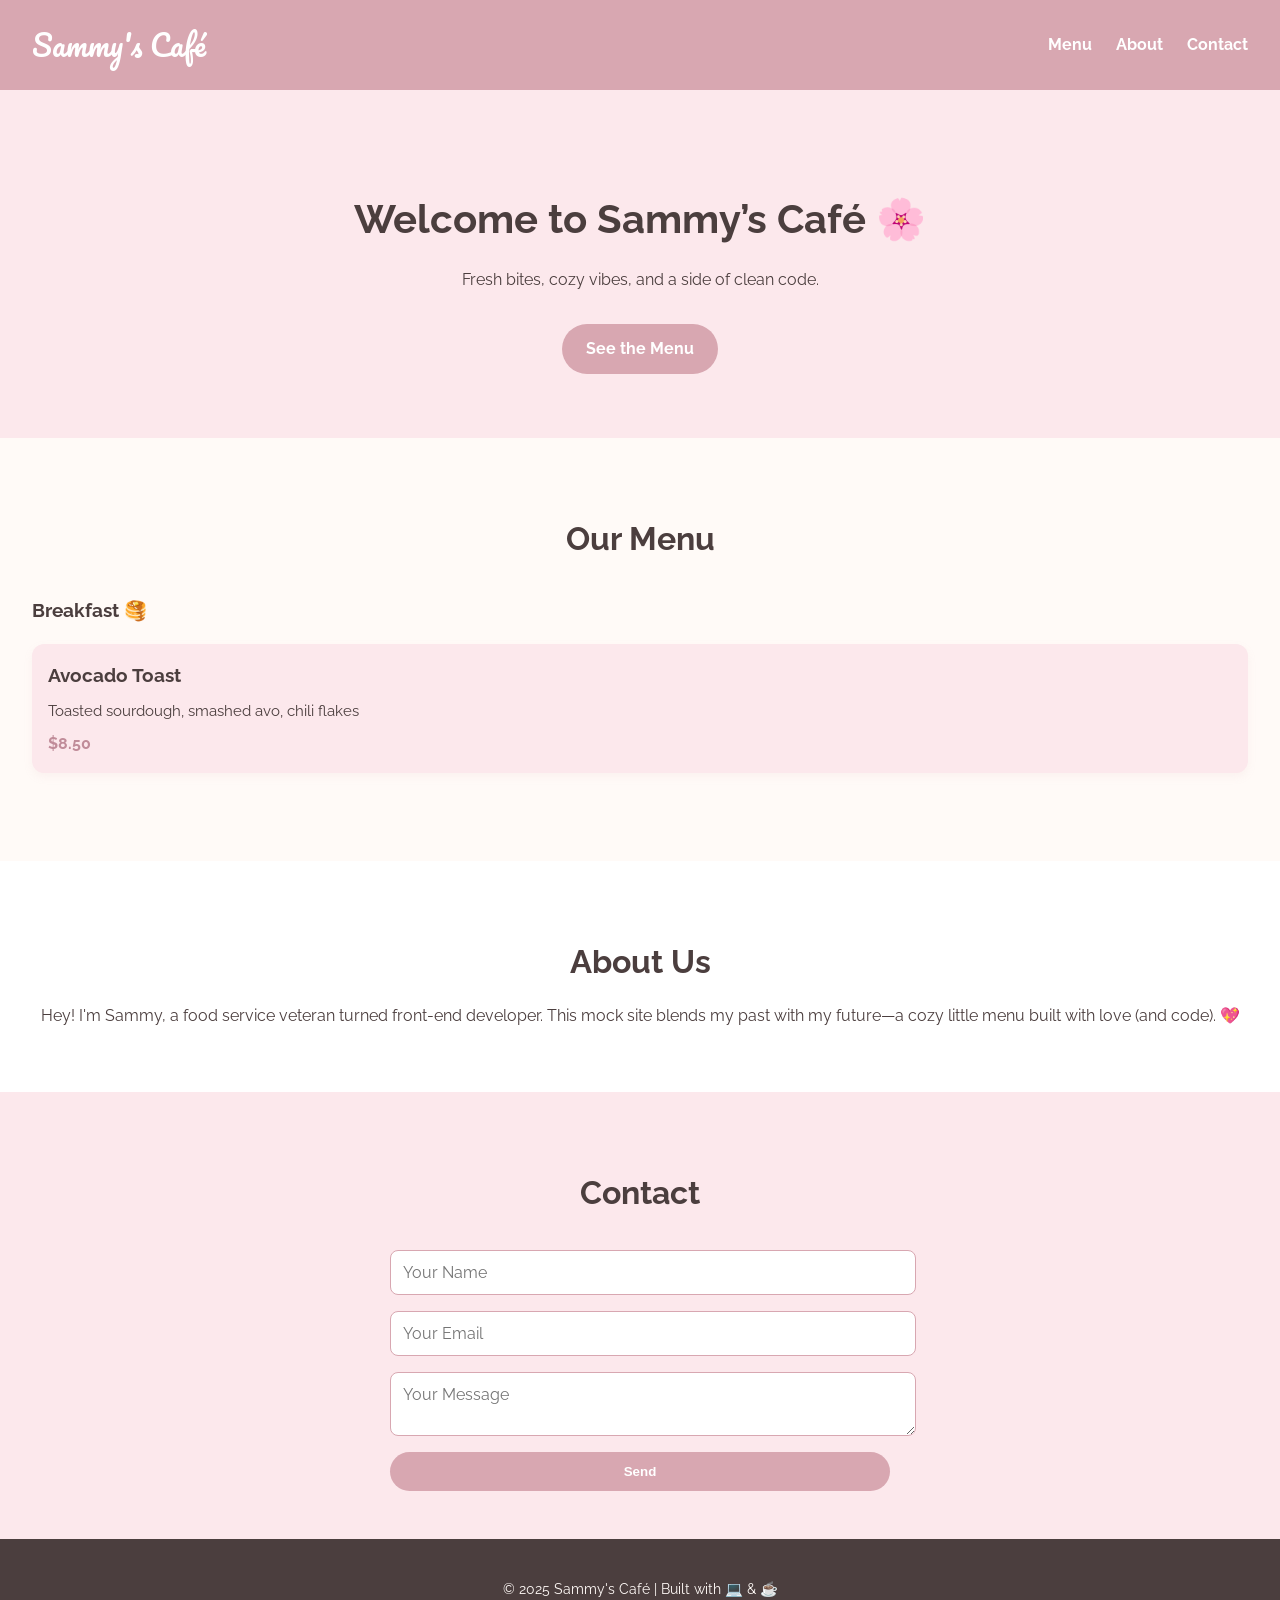
==== index.html @ 19d9f44b "Add files via upload" ====
<!DOCTYPE html>
<html lang="en">
<head>
  <meta charset="UTF-8" />
  <meta name="viewport" content="width=device-width, initial-scale=1.0" />
  <title>Sammy's Café</title>
  <link rel="stylesheet" href="styles.css" />
  <link href="https://fonts.googleapis.com/css2?family=Raleway:wght@400;700&family=Pacifico&display=swap" rel="stylesheet">
</head>
<body>
  <header>
    <div class="logo">Sammy's Café</div>
    <nav>
      <ul>
        <li><a href="#menu">Menu</a></li>
        <li><a href="#about">About</a></li>
        <li><a href="#contact">Contact</a></li>
      </ul>
    </nav>
  </header>

  <section class="hero">
    <h1>Welcome to Sammy’s Café 🌸</h1>
    <p>Fresh bites, cozy vibes, and a side of clean code.</p>
    <a href="#menu" class="cta-btn">See the Menu</a>
  </section>

  <section id="menu">
    <h2>Our Menu</h2>
    <div class="menu-category">
      <h3>Breakfast 🥞</h3>
      <div class="menu-items">
        <div class="menu-item">
          <h4>Avocado Toast</h4>
          <p>Toasted sourdough, smashed avo, chili flakes</p>
          <span>$8.50</span>
        </div>
      </div>
    </div>
  </section>

  <section id="about">
    <h2>About Us</h2>
    <p>Hey! I'm Sammy, a food service veteran turned front-end developer. This mock site blends my past with my future—a cozy little menu built with love (and code). 💖</p>
  </section>

  <section id="contact">
    <h2>Contact</h2>
    <form>
      <input type="text" placeholder="Your Name" required />
      <input type="email" placeholder="Your Email" required />
      <textarea placeholder="Your Message"></textarea>
      <button type="submit">Send</button>
    </form>
  </section>

  <footer>
    <p>&copy; 2025 Sammy's Café | Built with 💻 & ☕</p>
  </footer>
</body>
</html>
---- styles.css ----
/* ===== Google Fonts ===== */
body {
  font-family: 'Raleway', sans-serif;
  margin: 0;
  padding: 0;
  background-color: #fffaf7;
  color: #4b3e3e;
  line-height: 1.6;
}

header {
  background-color: #d8a7b1;
  padding: 1rem 2rem;
  display: flex;
  justify-content: space-between;
  align-items: center;
  color: #fff;
  position: sticky;
  top: 0;
  z-index: 1000;
}

.logo {
  font-family: 'Pacifico', cursive;
  font-size: 1.8rem;
}

nav ul {
  list-style: none;
  display: flex;
  gap: 1.5rem;
}

nav a {
  text-decoration: none;
  color: #fff;
  font-weight: bold;
}

nav a:hover {
  text-decoration: underline;
}

.hero {
  background-color: #fce8ec;
  text-align: center;
  padding: 4rem 2rem;
}

.hero h1 {
  font-size: 2.5rem;
  margin-bottom: 0.5rem;
}

.cta-btn {
  display: inline-block;
  margin-top: 1rem;
  padding: 0.75rem 1.5rem;
  background-color: #d8a7b1;
  color: #fff;
  border-radius: 30px;
  text-decoration: none;
  font-weight: bold;
  transition: background-color 0.3s;
}

.cta-btn:hover {
  background-color: #c08c99;
}

#menu {
  padding: 3rem 2rem;
  background-color: #fffaf7;
}

#menu h2 {
  text-align: center;
  color: #4b3e3e;
  font-size: 2rem;
  margin-bottom: 2rem;
}

.menu-category {
  margin-bottom: 2.5rem;
}

.menu-items {
  display: grid;
  grid-template-columns: repeat(auto-fit, minmax(250px, 1fr));
  gap: 1.5rem;
}

.menu-item {
  background-color: #fce8ec;
  padding: 1rem;
  border-radius: 12px;
  box-shadow: 0 4px 8px rgba(216, 167, 177, 0.1);
  transition: transform 0.2s;
}

.menu-item:hover {
  transform: scale(1.02);
}

.menu-item h4 {
  margin: 0;
  font-size: 1.2rem;
  color: #4b3e3e;
}

.menu-item p {
  font-size: 0.95rem;
  margin: 0.5rem 0;
}

.menu-item span {
  font-weight: bold;
  color: #c08c99;
}

#about {
  background-color: #fff;
  padding: 3rem 2rem;
  text-align: center;
}

#about h2 {
  font-size: 2rem;
  margin-bottom: 1rem;
  color: #4b3e3e;
}

#contact {
  padding: 3rem 2rem;
  background-color: #fce8ec;
}

#contact h2 {
  text-align: center;
  font-size: 2rem;
  margin-bottom: 2rem;
}

form {
  max-width: 500px;
  margin: 0 auto;
  display: grid;
  gap: 1rem;
}

input, textarea {
  padding: 0.75rem;
  border: 1px solid #d8a7b1;
  border-radius: 8px;
  font-size: 1rem;
  width: 100%;
  font-family: 'Raleway', sans-serif;
}

button {
  padding: 0.75rem;
  background-color: #d8a7b1;
  color: white;
  border: none;
  border-radius: 30px;
  font-weight: bold;
  cursor: pointer;
  transition: background-color 0.3s;
}

button:hover {
  background-color: #c08c99;
}

footer {
  text-align: center;
  padding: 1.5rem 0;
  background-color: #4b3e3e;
  color: #fffaf7;
  font-size: 0.9rem;
}
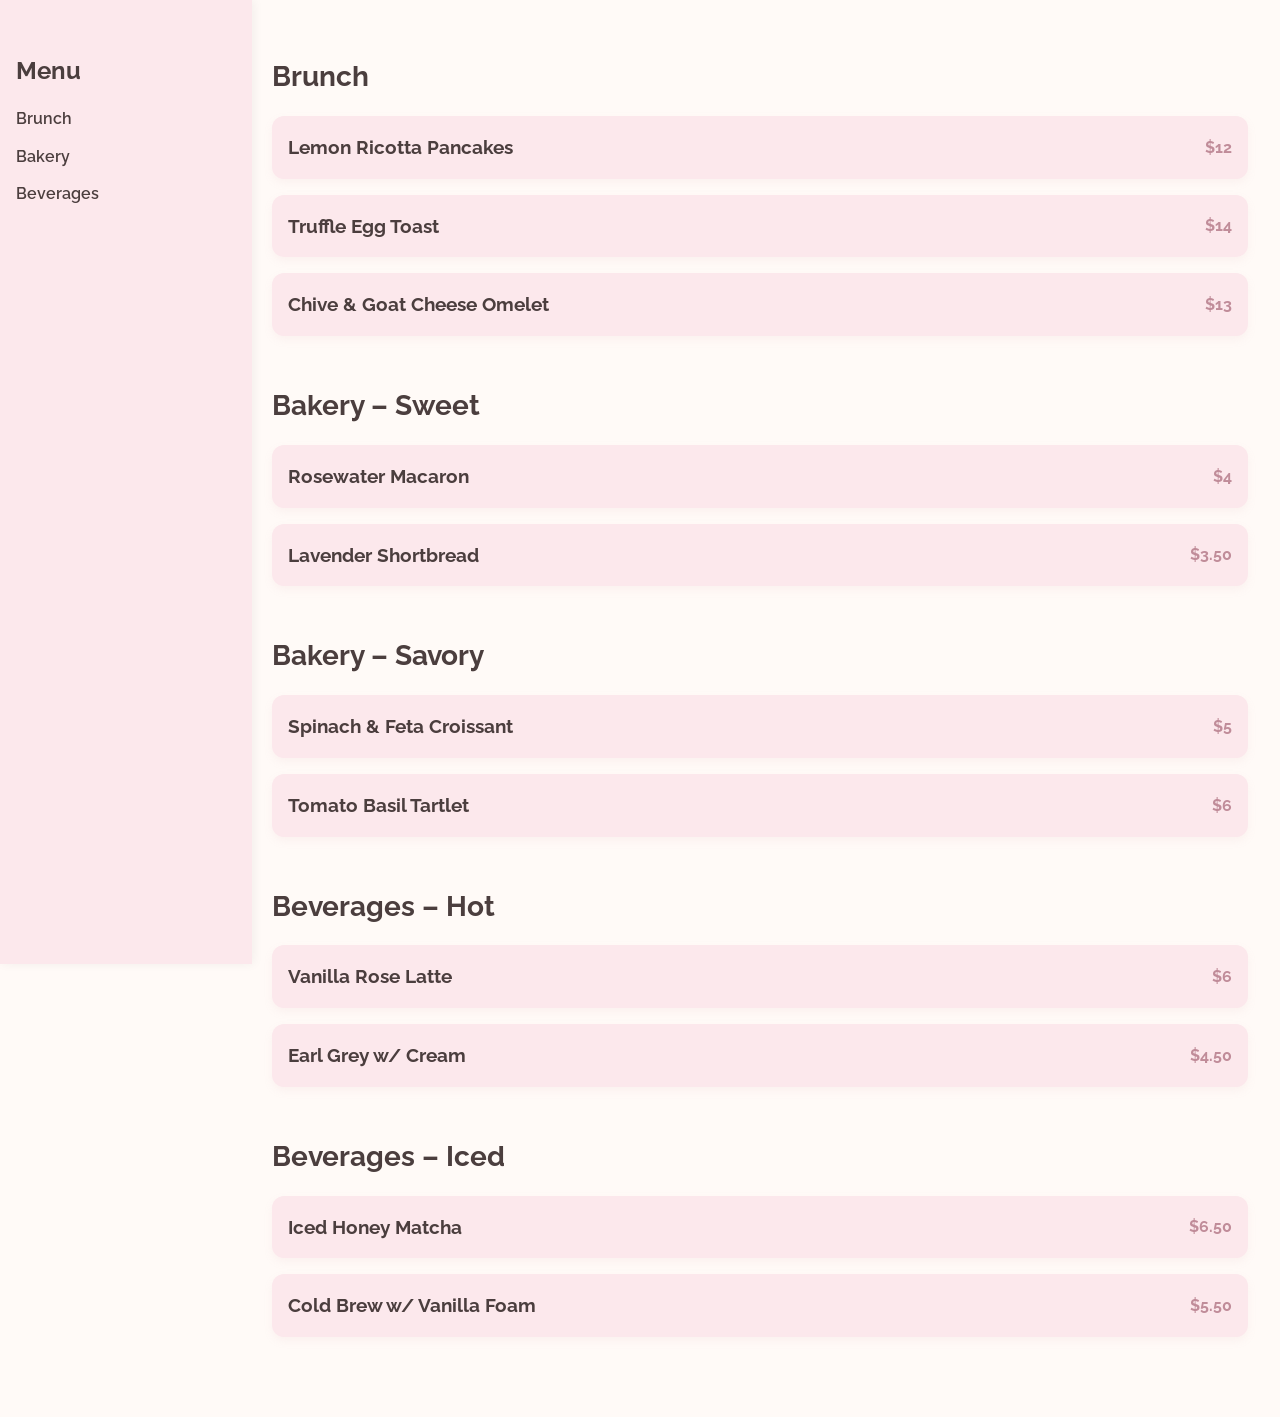
==== commit 6b361172: "Add files via upload" ====
--- a/index.html
+++ b/index.html
@@ -8,54 +8,67 @@
   <link href="https://fonts.googleapis.com/css2?family=Raleway:wght@400;700&family=Pacifico&display=swap" rel="stylesheet">
 </head>
 <body>
-  <header>
-    <div class="logo">Sammy's Café</div>
-    <nav>
-      <ul>
-        <li><a href="#menu">Menu</a></li>
-        <li><a href="#about">About</a></li>
-        <li><a href="#contact">Contact</a></li>
-      </ul>
-    </nav>
-  </header>
+  <aside class="sidebar">
+    <h2>Menu</h2>
+    <ul class="menu-list">
+      <li><a href="#brunch">Brunch</a></li>
+      <li class="has-submenu">
+        <a href="#bakery">Bakery</a>
+        <ul class="submenu">
+          <li><a href="#sweet">Sweet</a></li>
+          <li><a href="#savory">Savory</a></li>
+        </ul>
+      </li>
+      <li class="has-submenu">
+        <a href="#beverages">Beverages</a>
+        <ul class="submenu">
+          <li><a href="#hot">Hot</a></li>
+          <li><a href="#iced">Iced</a></li>
+        </ul>
+      </li>
+    </ul>
+  </aside>
 
-  <section class="hero">
-    <h1>Welcome to Sammy’s Café 🌸</h1>
-    <p>Fresh bites, cozy vibes, and a side of clean code.</p>
-    <a href="#menu" class="cta-btn">See the Menu</a>
-  </section>
+  <main class="content">
+    <section id="brunch">
+      <h2>Brunch</h2>
+      <div class="menu-item"><h4>Lemon Ricotta Pancakes</h4><span>$12</span></div>
+      <div class="menu-item"><h4>Truffle Egg Toast</h4><span>$14</span></div>
+      <div class="menu-item"><h4>Chive & Goat Cheese Omelet</h4><span>$13</span></div>
+    </section>
 
-  <section id="menu">
-    <h2>Our Menu</h2>
-    <div class="menu-category">
-      <h3>Breakfast 🥞</h3>
-      <div class="menu-items">
-        <div class="menu-item">
-          <h4>Avocado Toast</h4>
-          <p>Toasted sourdough, smashed avo, chili flakes</p>
-          <span>$8.50</span>
-        </div>
-      </div>
-    </div>
-  </section>
+    <section id="sweet">
+      <h2>Bakery – Sweet</h2>
+      <div class="menu-item"><h4>Rosewater Macaron</h4><span>$4</span></div>
+      <div class="menu-item"><h4>Lavender Shortbread</h4><span>$3.50</span></div>
+    </section>
 
-  <section id="about">
-    <h2>About Us</h2>
-    <p>Hey! I'm Sammy, a food service veteran turned front-end developer. This mock site blends my past with my future—a cozy little menu built with love (and code). 💖</p>
-  </section>
+    <section id="savory">
+      <h2>Bakery – Savory</h2>
+      <div class="menu-item"><h4>Spinach & Feta Croissant</h4><span>$5</span></div>
+      <div class="menu-item"><h4>Tomato Basil Tartlet</h4><span>$6</span></div>
+    </section>
 
-  <section id="contact">
-    <h2>Contact</h2>
-    <form>
-      <input type="text" placeholder="Your Name" required />
-      <input type="email" placeholder="Your Email" required />
-      <textarea placeholder="Your Message"></textarea>
-      <button type="submit">Send</button>
-    </form>
-  </section>
+    <section id="hot">
+      <h2>Beverages – Hot</h2>
+      <div class="menu-item"><h4>Vanilla Rose Latte</h4><span>$6</span></div>
+      <div class="menu-item"><h4>Earl Grey w/ Cream</h4><span>$4.50</span></div>
+    </section>
 
-  <footer>
-    <p>&copy; 2025 Sammy's Café | Built with 💻 & ☕</p>
-  </footer>
+    <section id="iced">
+      <h2>Beverages – Iced</h2>
+      <div class="menu-item"><h4>Iced Honey Matcha</h4><span>$6.50</span></div>
+      <div class="menu-item"><h4>Cold Brew w/ Vanilla Foam</h4><span>$5.50</span></div>
+    </section>
+  </main>
+
+  <script>
+    document.querySelectorAll('.has-submenu > a').forEach(link => {
+      link.addEventListener('click', function(e) {
+        e.preventDefault();
+        this.parentElement.classList.toggle('active');
+      });
+    });
+  </script>
 </body>
 </html>
--- a/styles.css
+++ b/styles.css
@@ -1,181 +1,91 @@
-/* ===== Google Fonts ===== */
+
 body {
   font-family: 'Raleway', sans-serif;
   margin: 0;
-  padding: 0;
   background-color: #fffaf7;
   color: #4b3e3e;
   line-height: 1.6;
 }
 
-header {
-  background-color: #d8a7b1;
-  padding: 1rem 2rem;
-  display: flex;
-  justify-content: space-between;
-  align-items: center;
-  color: #fff;
-  position: sticky;
+.sidebar {
+  width: 220px;
+  background-color: #fce8ec;
+  padding: 2rem 1rem;
+  position: fixed;
   top: 0;
-  z-index: 1000;
+  left: 0;
+  height: 100vh;
+  box-shadow: 2px 0 10px rgba(0, 0, 0, 0.05);
 }
 
-.logo {
-  font-family: 'Pacifico', cursive;
-  font-size: 1.8rem;
+.sidebar h2 {
+  font-size: 1.5rem;
+  margin-bottom: 1rem;
+  color: #4b3e3e;
 }
 
-nav ul {
+.menu-list {
   list-style: none;
-  display: flex;
-  gap: 1.5rem;
+  padding-left: 0;
 }
 
-nav a {
-  text-decoration: none;
-  color: #fff;
-  font-weight: bold;
+.menu-list li {
+  margin-bottom: 0.75rem;
 }
 
-nav a:hover {
-  text-decoration: underline;
+.menu-list a {
+  text-decoration: none;
+  color: #4b3e3e;
+  font-weight: 600;
+  display: block;
+  transition: color 0.2s;
 }
 
-.hero {
-  background-color: #fce8ec;
-  text-align: center;
-  padding: 4rem 2rem;
+.menu-list a:hover {
+  color: #d8a7b1;
 }
 
-.hero h1 {
-  font-size: 2.5rem;
-  margin-bottom: 0.5rem;
+.has-submenu > .submenu {
+  display: none;
+  margin-top: 0.5rem;
+  margin-left: 1rem;
 }
 
-.cta-btn {
-  display: inline-block;
-  margin-top: 1rem;
-  padding: 0.75rem 1.5rem;
-  background-color: #d8a7b1;
-  color: #fff;
-  border-radius: 30px;
-  text-decoration: none;
-  font-weight: bold;
-  transition: background-color 0.3s;
+.has-submenu.active .submenu {
+  display: block;
 }
 
-.cta-btn:hover {
-  background-color: #c08c99;
+.content {
+  margin-left: 240px;
+  padding: 2rem;
 }
 
-#menu {
-  padding: 3rem 2rem;
-  background-color: #fffaf7;
+section {
+  margin-bottom: 3rem;
 }
 
-#menu h2 {
-  text-align: center;
-  color: #4b3e3e;
-  font-size: 2rem;
-  margin-bottom: 2rem;
-}
-
-.menu-category {
-  margin-bottom: 2.5rem;
-}
-
-.menu-items {
-  display: grid;
-  grid-template-columns: repeat(auto-fit, minmax(250px, 1fr));
-  gap: 1.5rem;
+h2 {
+  font-size: 1.75rem;
+  margin-bottom: 1rem;
 }
 
 .menu-item {
   background-color: #fce8ec;
   padding: 1rem;
   border-radius: 12px;
+  margin-bottom: 1rem;
   box-shadow: 0 4px 8px rgba(216, 167, 177, 0.1);
-  transition: transform 0.2s;
-}
-
-.menu-item:hover {
-  transform: scale(1.02);
+  display: flex;
+  justify-content: space-between;
+  align-items: center;
 }
 
 .menu-item h4 {
   margin: 0;
   font-size: 1.2rem;
-  color: #4b3e3e;
-}
-
-.menu-item p {
-  font-size: 0.95rem;
-  margin: 0.5rem 0;
 }
 
 .menu-item span {
   font-weight: bold;
   color: #c08c99;
 }
-
-#about {
-  background-color: #fff;
-  padding: 3rem 2rem;
-  text-align: center;
-}
-
-#about h2 {
-  font-size: 2rem;
-  margin-bottom: 1rem;
-  color: #4b3e3e;
-}
-
-#contact {
-  padding: 3rem 2rem;
-  background-color: #fce8ec;
-}
-
-#contact h2 {
-  text-align: center;
-  font-size: 2rem;
-  margin-bottom: 2rem;
-}
-
-form {
-  max-width: 500px;
-  margin: 0 auto;
-  display: grid;
-  gap: 1rem;
-}
-
-input, textarea {
-  padding: 0.75rem;
-  border: 1px solid #d8a7b1;
-  border-radius: 8px;
-  font-size: 1rem;
-  width: 100%;
-  font-family: 'Raleway', sans-serif;
-}
-
-button {
-  padding: 0.75rem;
-  background-color: #d8a7b1;
-  color: white;
-  border: none;
-  border-radius: 30px;
-  font-weight: bold;
-  cursor: pointer;
-  transition: background-color 0.3s;
-}
-
-button:hover {
-  background-color: #c08c99;
-}
-
-footer {
-  text-align: center;
-  padding: 1.5rem 0;
-  background-color: #4b3e3e;
-  color: #fffaf7;
-  font-size: 0.9rem;
-}
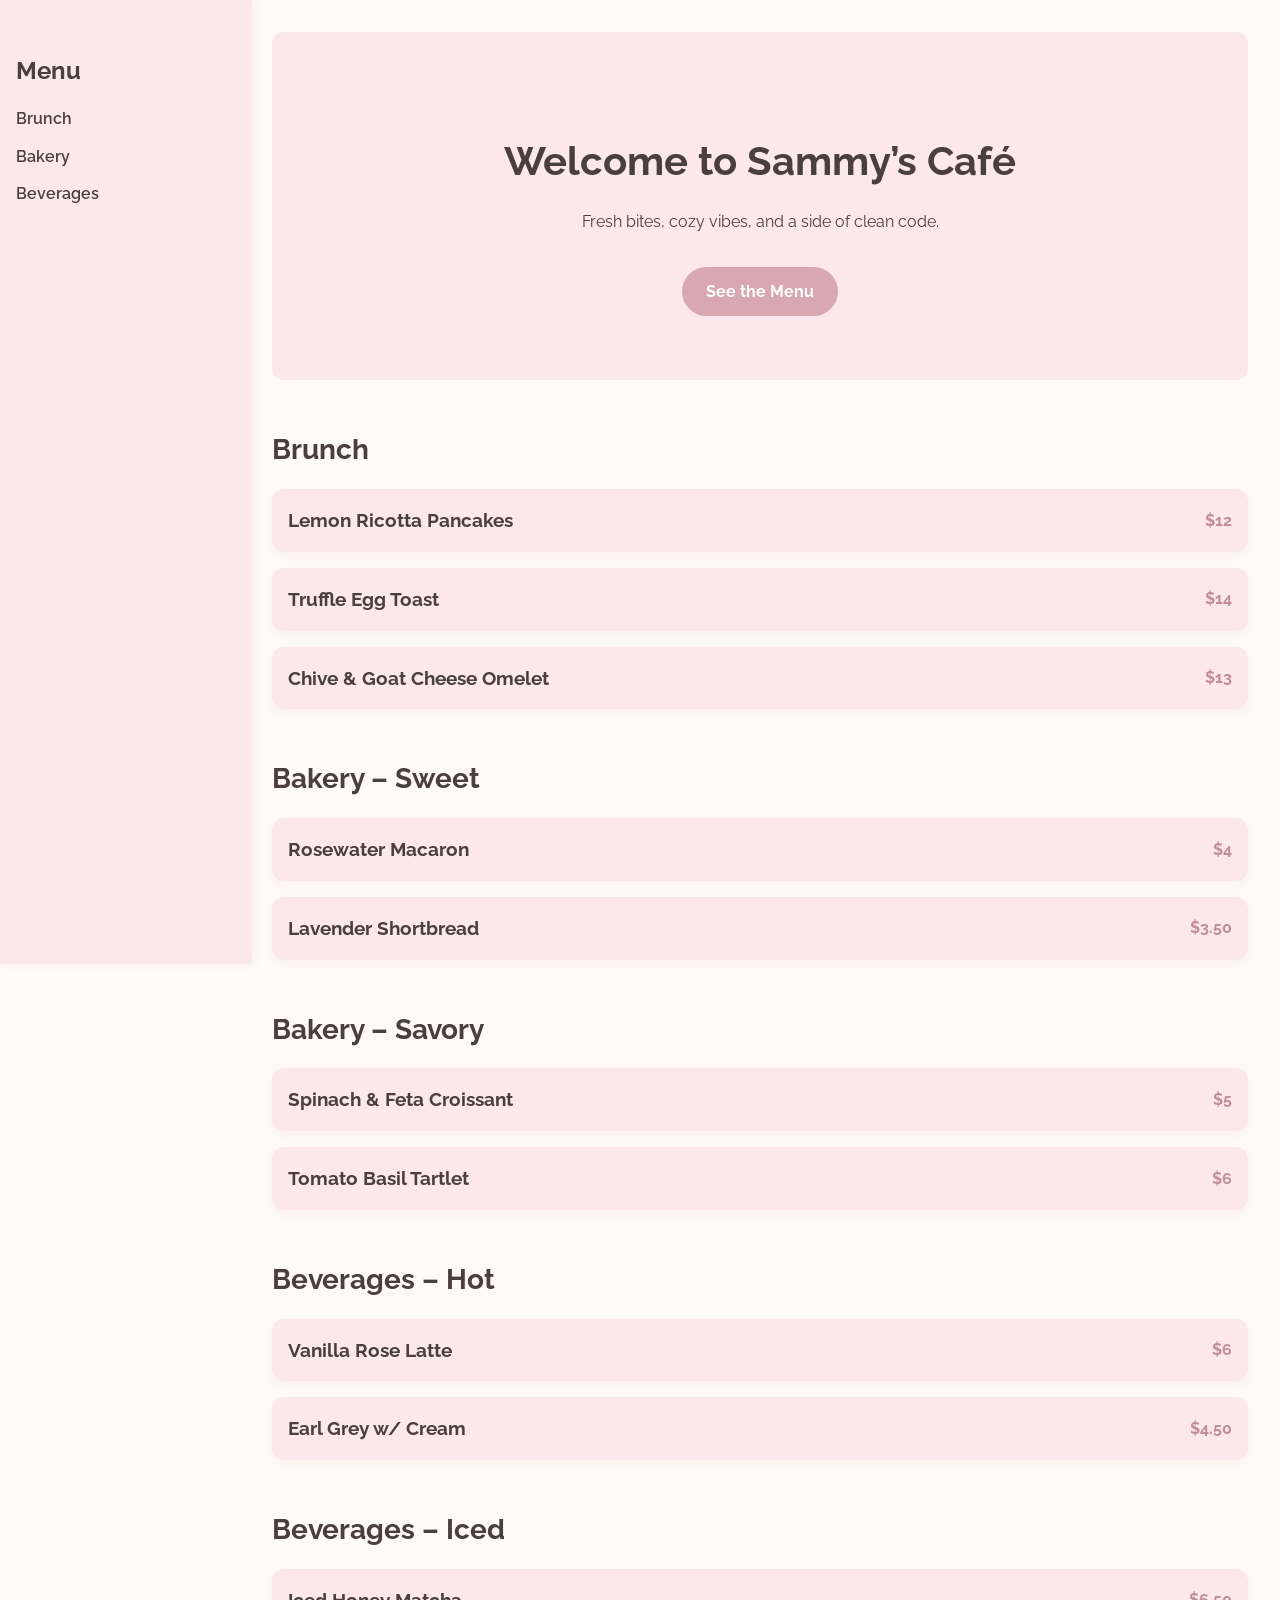
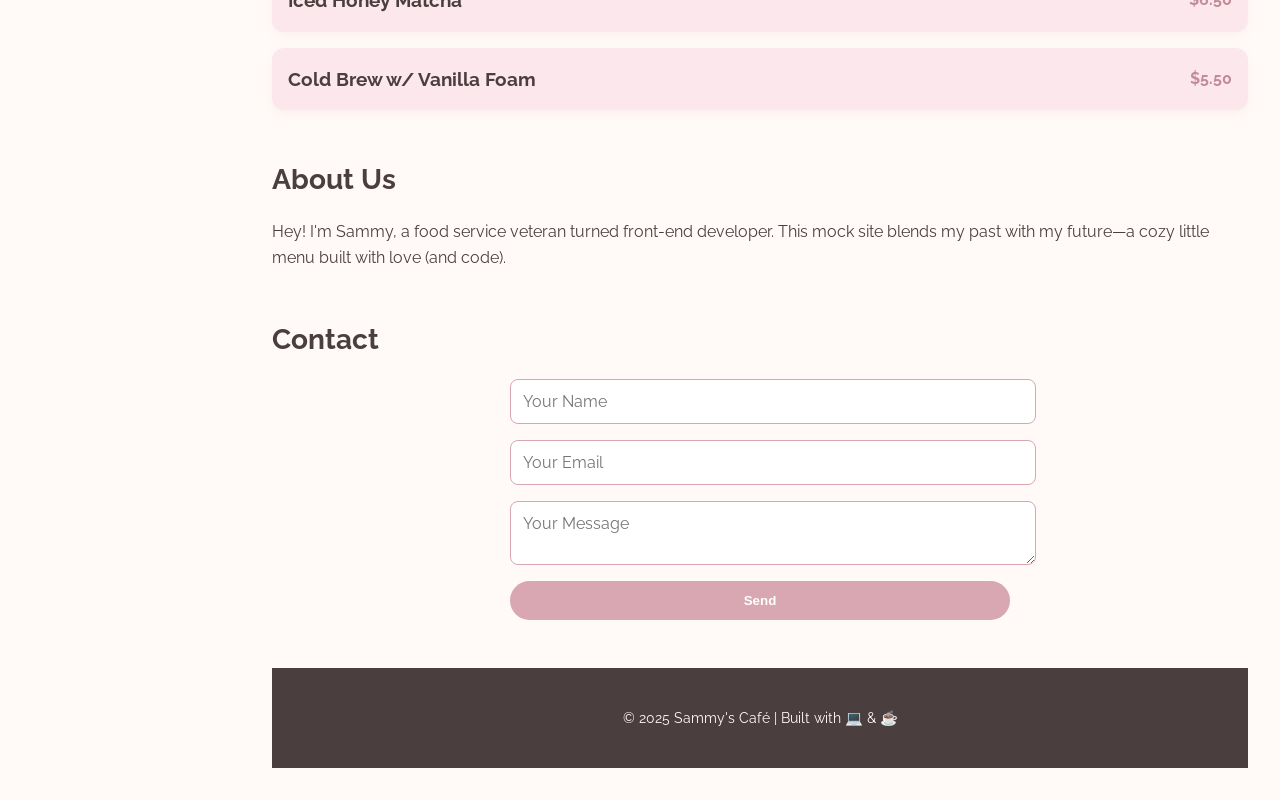
==== commit cb3dad54: "Rename Sammy_Cafe_Combined.html to index.html" ====
--- a/index.html
+++ b/index.html
@@ -4,8 +4,167 @@
   <meta charset="UTF-8" />
   <meta name="viewport" content="width=device-width, initial-scale=1.0" />
   <title>Sammy's Café</title>
-  <link rel="stylesheet" href="styles.css" />
-  <link href="https://fonts.googleapis.com/css2?family=Raleway:wght@400;700&family=Pacifico&display=swap" rel="stylesheet">
+  <style>
+    @import url('https://fonts.googleapis.com/css2?family=Raleway:wght@400;700&family=Pacifico&display=swap');
+
+    body {
+      font-family: 'Raleway', sans-serif;
+      margin: 0;
+      background-color: #fffaf7;
+      color: #4b3e3e;
+      line-height: 1.6;
+    }
+
+    .sidebar {
+      width: 220px;
+      background-color: #fce8ec;
+      padding: 2rem 1rem;
+      position: fixed;
+      top: 0;
+      left: 0;
+      height: 100vh;
+      box-shadow: 2px 0 10px rgba(0, 0, 0, 0.05);
+    }
+
+    .sidebar h2 {
+      font-size: 1.5rem;
+      margin-bottom: 1rem;
+      color: #4b3e3e;
+    }
+
+    .menu-list {
+      list-style: none;
+      padding-left: 0;
+    }
+
+    .menu-list li {
+      margin-bottom: 0.75rem;
+    }
+
+    .menu-list a {
+      text-decoration: none;
+      color: #4b3e3e;
+      font-weight: 600;
+      display: block;
+      transition: color 0.2s;
+    }
+
+    .menu-list a:hover {
+      color: #d8a7b1;
+    }
+
+    .has-submenu > .submenu {
+      display: none;
+      margin-top: 0.5rem;
+      margin-left: 1rem;
+    }
+
+    .has-submenu.active .submenu {
+      display: block;
+    }
+
+    .content {
+      margin-left: 240px;
+      padding: 2rem;
+    }
+
+    .hero {
+      background-color: #fce8ec;
+      text-align: center;
+      padding: 4rem 2rem;
+      border-radius: 12px;
+    }
+
+    .hero h1 {
+      font-size: 2.5rem;
+      margin-bottom: 0.5rem;
+    }
+
+    .cta-btn {
+      display: inline-block;
+      margin-top: 1rem;
+      padding: 0.75rem 1.5rem;
+      background-color: #d8a7b1;
+      color: #fff;
+      border-radius: 30px;
+      text-decoration: none;
+      font-weight: bold;
+      transition: background-color 0.3s;
+    }
+
+    .cta-btn:hover {
+      background-color: #c08c99;
+    }
+
+    section {
+      margin-bottom: 3rem;
+    }
+
+    h2 {
+      font-size: 1.75rem;
+      margin-bottom: 1rem;
+    }
+
+    .menu-item {
+      background-color: #fce8ec;
+      padding: 1rem;
+      border-radius: 12px;
+      margin-bottom: 1rem;
+      box-shadow: 0 4px 8px rgba(216, 167, 177, 0.1);
+      display: flex;
+      justify-content: space-between;
+      align-items: center;
+    }
+
+    .menu-item h4 {
+      margin: 0;
+      font-size: 1.2rem;
+    }
+
+    .menu-item span {
+      font-weight: bold;
+      color: #c08c99;
+    }
+
+    form {
+      max-width: 500px;
+      margin: 0 auto;
+      display: grid;
+      gap: 1rem;
+    }
+
+    input, textarea {
+      padding: 0.75rem;
+      border: 1px solid #d8a7b1;
+      border-radius: 8px;
+      font-size: 1rem;
+      width: 100%;
+      font-family: 'Raleway', sans-serif;
+    }
+
+    button {
+      padding: 0.75rem;
+      background-color: #d8a7b1;
+      color: white;
+      border: none;
+      border-radius: 30px;
+      font-weight: bold;
+      cursor: pointer;
+      transition: background-color 0.3s;
+    }
+
+    button:hover {
+      background-color: #c08c99;
+    }
+
+    footer {
+      text-align: center;
+      padding: 1.5rem 0;
+      background-color: #4b3e3e;
+      color: #fffaf7;
+      font-size: 0.9rem;
+    }
+  </style>
 </head>
 <body>
   <aside class="sidebar">
@@ -30,6 +189,12 @@
   </aside>
 
   <main class="content">
+    <section class="hero">
+      <h1>Welcome to Sammy’s Café</h1>
+      <p>Fresh bites, cozy vibes, and a side of clean code.</p>
+      <a href="#brunch" class="cta-btn">See the Menu</a>
+    </section>
+
     <section id="brunch">
       <h2>Brunch</h2>
       <div class="menu-item"><h4>Lemon Ricotta Pancakes</h4><span>$12</span></div>
@@ -60,6 +225,25 @@
       <div class="menu-item"><h4>Iced Honey Matcha</h4><span>$6.50</span></div>
       <div class="menu-item"><h4>Cold Brew w/ Vanilla Foam</h4><span>$5.50</span></div>
     </section>
+
+    <section id="about">
+      <h2>About Us</h2>
+      <p>Hey! I'm Sammy, a food service veteran turned front-end developer. This mock site blends my past with my future—a cozy little menu built with love (and code).</p>
+    </section>
+
+    <section id="contact">
+      <h2>Contact</h2>
+      <form>
+        <input type="text" placeholder="Your Name" required />
+        <input type="email" placeholder="Your Email" required />
+        <textarea placeholder="Your Message"></textarea>
+        <button type="submit">Send</button>
+      </form>
+    </section>
+
+    <footer>
+      <p>&copy; 2025 Sammy's Café | Built with 💻 & ☕</p>
+    </footer>
   </main>
 
   <script>
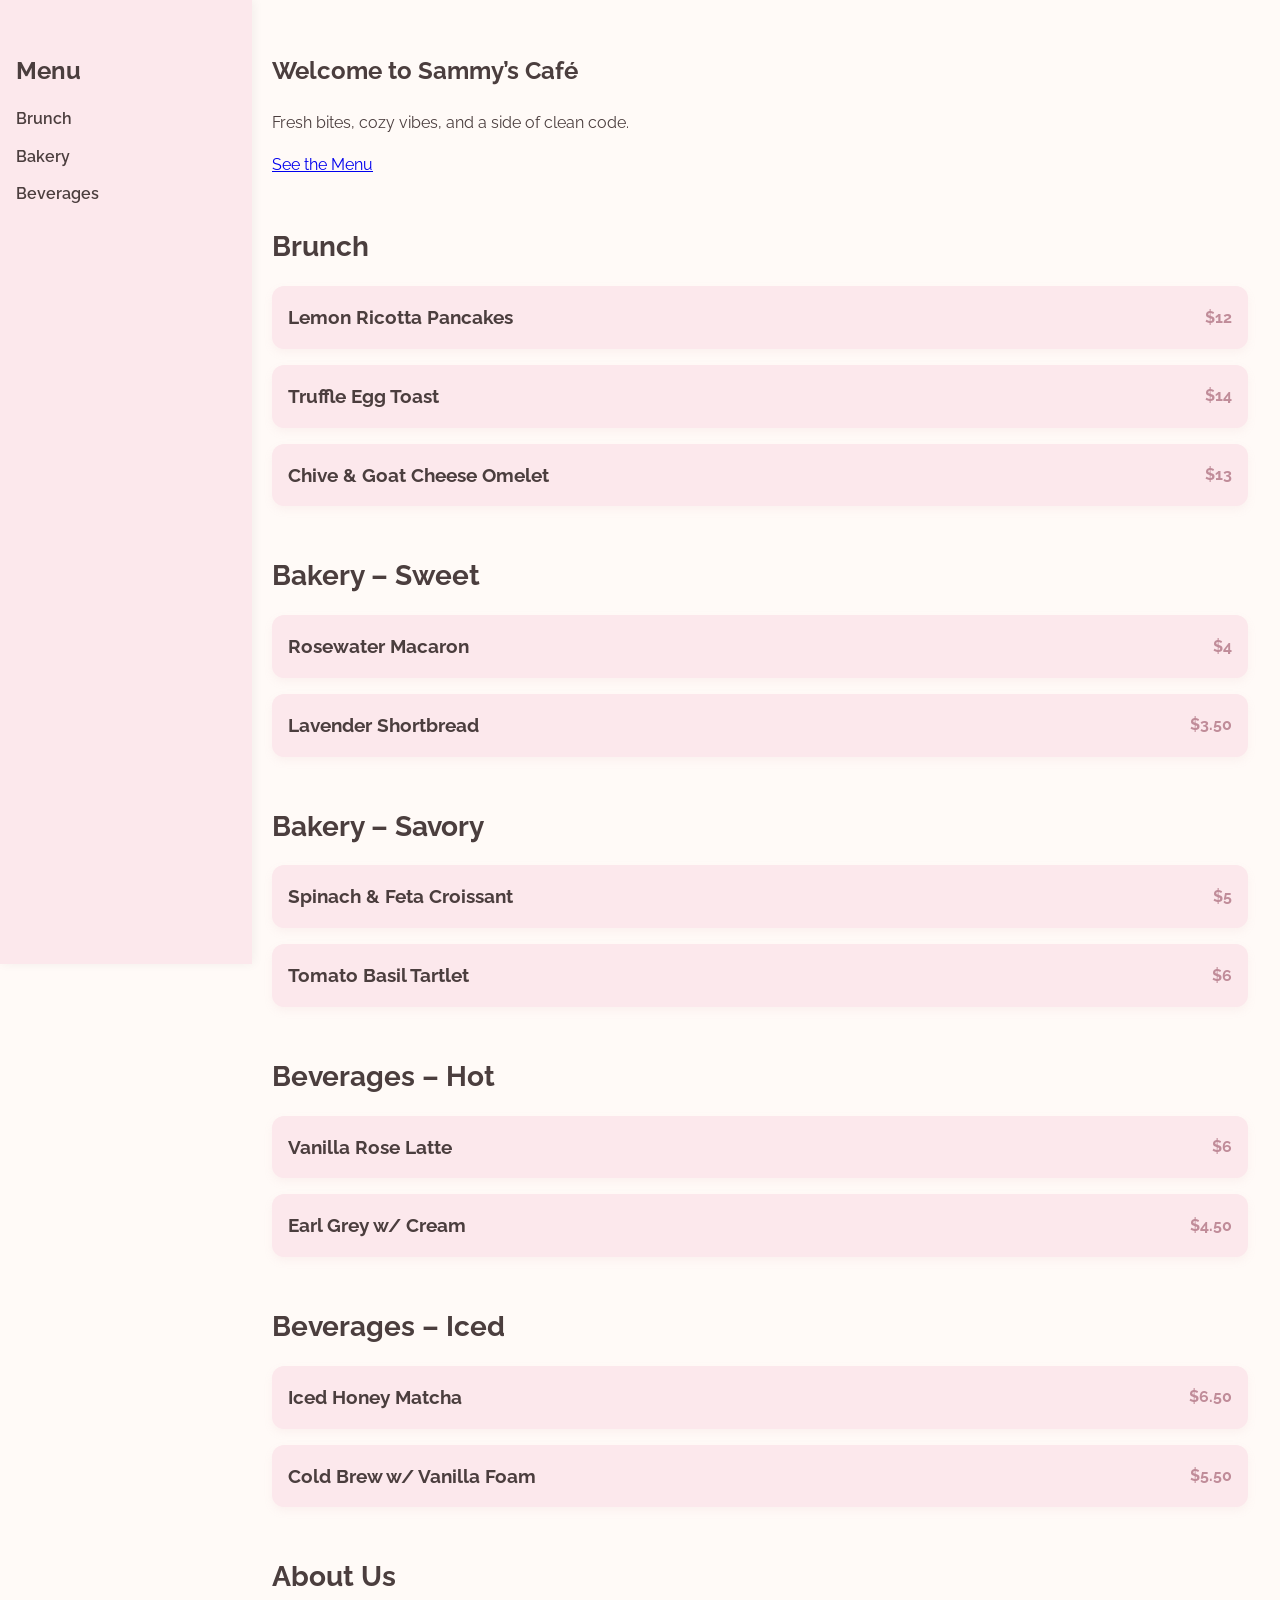
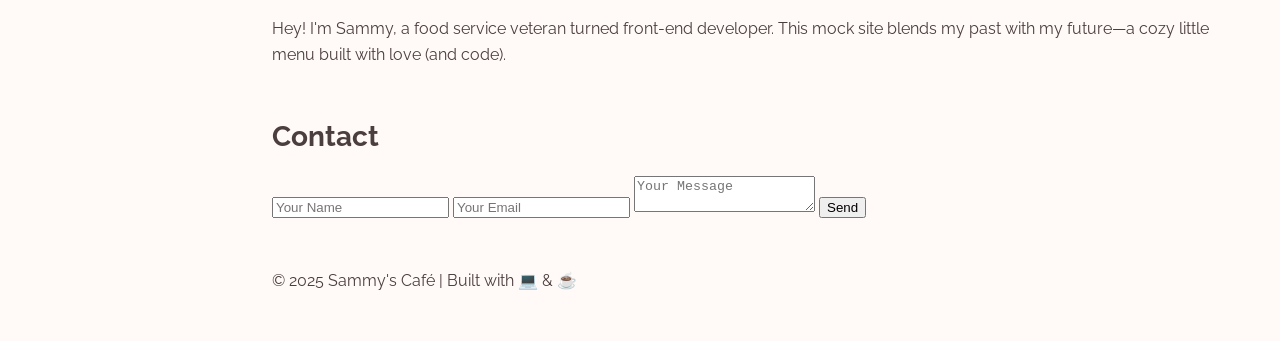
==== commit ba3b20dc: "Update index.html linked stylesheet" ====
--- a/index.html
+++ b/index.html
@@ -4,167 +4,8 @@
   <meta charset="UTF-8" />
   <meta name="viewport" content="width=device-width, initial-scale=1.0" />
   <title>Sammy's Café</title>
-  <style>
-    @import url('https://fonts.googleapis.com/css2?family=Raleway:wght@400;700&family=Pacifico&display=swap');
-
-    body {
-      font-family: 'Raleway', sans-serif;
-      margin: 0;
-      background-color: #fffaf7;
-      color: #4b3e3e;
-      line-height: 1.6;
-    }
-
-    .sidebar {
-      width: 220px;
-      background-color: #fce8ec;
-      padding: 2rem 1rem;
-      position: fixed;
-      top: 0;
-      left: 0;
-      height: 100vh;
-      box-shadow: 2px 0 10px rgba(0, 0, 0, 0.05);
-    }
-
-    .sidebar h2 {
-      font-size: 1.5rem;
-      margin-bottom: 1rem;
-      color: #4b3e3e;
-    }
-
-    .menu-list {
-      list-style: none;
-      padding-left: 0;
-    }
-
-    .menu-list li {
-      margin-bottom: 0.75rem;
-    }
-
-    .menu-list a {
-      text-decoration: none;
-      color: #4b3e3e;
-      font-weight: 600;
-      display: block;
-      transition: color 0.2s;
-    }
-
-    .menu-list a:hover {
-      color: #d8a7b1;
-    }
-
-    .has-submenu > .submenu {
-      display: none;
-      margin-top: 0.5rem;
-      margin-left: 1rem;
-    }
-
-    .has-submenu.active .submenu {
-      display: block;
-    }
-
-    .content {
-      margin-left: 240px;
-      padding: 2rem;
-    }
-
-    .hero {
-      background-color: #fce8ec;
-      text-align: center;
-      padding: 4rem 2rem;
-      border-radius: 12px;
-    }
-
-    .hero h1 {
-      font-size: 2.5rem;
-      margin-bottom: 0.5rem;
-    }
-
-    .cta-btn {
-      display: inline-block;
-      margin-top: 1rem;
-      padding: 0.75rem 1.5rem;
-      background-color: #d8a7b1;
-      color: #fff;
-      border-radius: 30px;
-      text-decoration: none;
-      font-weight: bold;
-      transition: background-color 0.3s;
-    }
-
-    .cta-btn:hover {
-      background-color: #c08c99;
-    }
-
-    section {
-      margin-bottom: 3rem;
-    }
-
-    h2 {
-      font-size: 1.75rem;
-      margin-bottom: 1rem;
-    }
-
-    .menu-item {
-      background-color: #fce8ec;
-      padding: 1rem;
-      border-radius: 12px;
-      margin-bottom: 1rem;
-      box-shadow: 0 4px 8px rgba(216, 167, 177, 0.1);
-      display: flex;
-      justify-content: space-between;
-      align-items: center;
-    }
-
-    .menu-item h4 {
-      margin: 0;
-      font-size: 1.2rem;
-    }
-
-    .menu-item span {
-      font-weight: bold;
-      color: #c08c99;
-    }
-
-    form {
-      max-width: 500px;
-      margin: 0 auto;
-      display: grid;
-      gap: 1rem;
-    }
-
-    input, textarea {
-      padding: 0.75rem;
-      border: 1px solid #d8a7b1;
-      border-radius: 8px;
-      font-size: 1rem;
-      width: 100%;
-      font-family: 'Raleway', sans-serif;
-    }
-
-    button {
-      padding: 0.75rem;
-      background-color: #d8a7b1;
-      color: white;
-      border: none;
-      border-radius: 30px;
-      font-weight: bold;
-      cursor: pointer;
-      transition: background-color 0.3s;
-    }
-
-    button:hover {
-      background-color: #c08c99;
-    }
-
-    footer {
-      text-align: center;
-      padding: 1.5rem 0;
-      background-color: #4b3e3e;
-      color: #fffaf7;
-      font-size: 0.9rem;
-    }
-  </style>
+  <link rel="stylesheet" href="styles.css" />
+  <link href="https://fonts.googleapis.com/css2?family=Raleway:wght@400;700&family=Pacifico&display=swap" rel="stylesheet">
 </head>
 <body>
   <aside class="sidebar">
--- a/styles.css
+++ b/styles.css
@@ -0,0 +1,91 @@
+
+body {
+  font-family: 'Raleway', sans-serif;
+  margin: 0;
+  background-color: #fffaf7;
+  color: #4b3e3e;
+  line-height: 1.6;
+}
+
+.sidebar {
+  width: 220px;
+  background-color: #fce8ec;
+  padding: 2rem 1rem;
+  position: fixed;
+  top: 0;
+  left: 0;
+  height: 100vh;
+  box-shadow: 2px 0 10px rgba(0, 0, 0, 0.05);
+}
+
+.sidebar h2 {
+  font-size: 1.5rem;
+  margin-bottom: 1rem;
+  color: #4b3e3e;
+}
+
+.menu-list {
+  list-style: none;
+  padding-left: 0;
+}
+
+.menu-list li {
+  margin-bottom: 0.75rem;
+}
+
+.menu-list a {
+  text-decoration: none;
+  color: #4b3e3e;
+  font-weight: 600;
+  display: block;
+  transition: color 0.2s;
+}
+
+.menu-list a:hover {
+  color: #d8a7b1;
+}
+
+.has-submenu > .submenu {
+  display: none;
+  margin-top: 0.5rem;
+  margin-left: 1rem;
+}
+
+.has-submenu.active .submenu {
+  display: block;
+}
+
+.content {
+  margin-left: 240px;
+  padding: 2rem;
+}
+
+section {
+  margin-bottom: 3rem;
+}
+
+h2 {
+  font-size: 1.75rem;
+  margin-bottom: 1rem;
+}
+
+.menu-item {
+  background-color: #fce8ec;
+  padding: 1rem;
+  border-radius: 12px;
+  margin-bottom: 1rem;
+  box-shadow: 0 4px 8px rgba(216, 167, 177, 0.1);
+  display: flex;
+  justify-content: space-between;
+  align-items: center;
+}
+
+.menu-item h4 {
+  margin: 0;
+  font-size: 1.2rem;
+}
+
+.menu-item span {
+  font-weight: bold;
+  color: #c08c99;
+}
